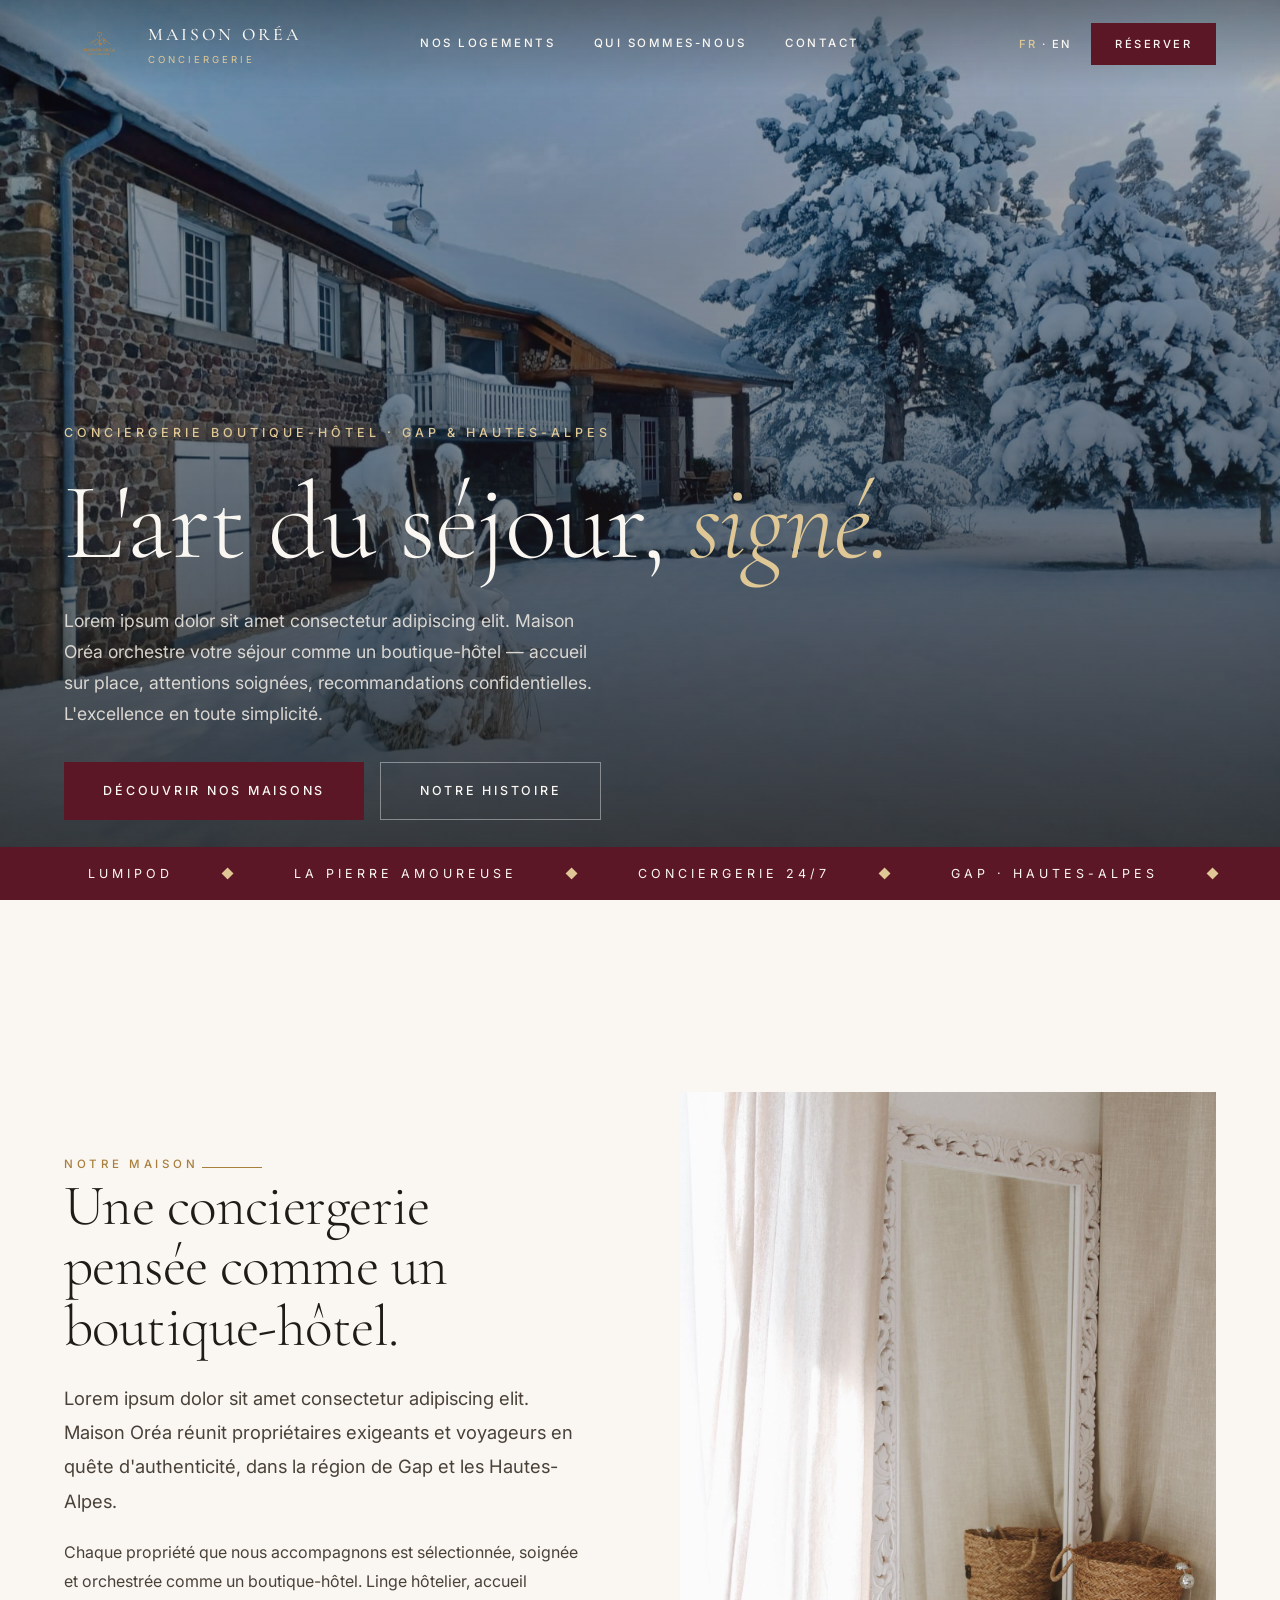
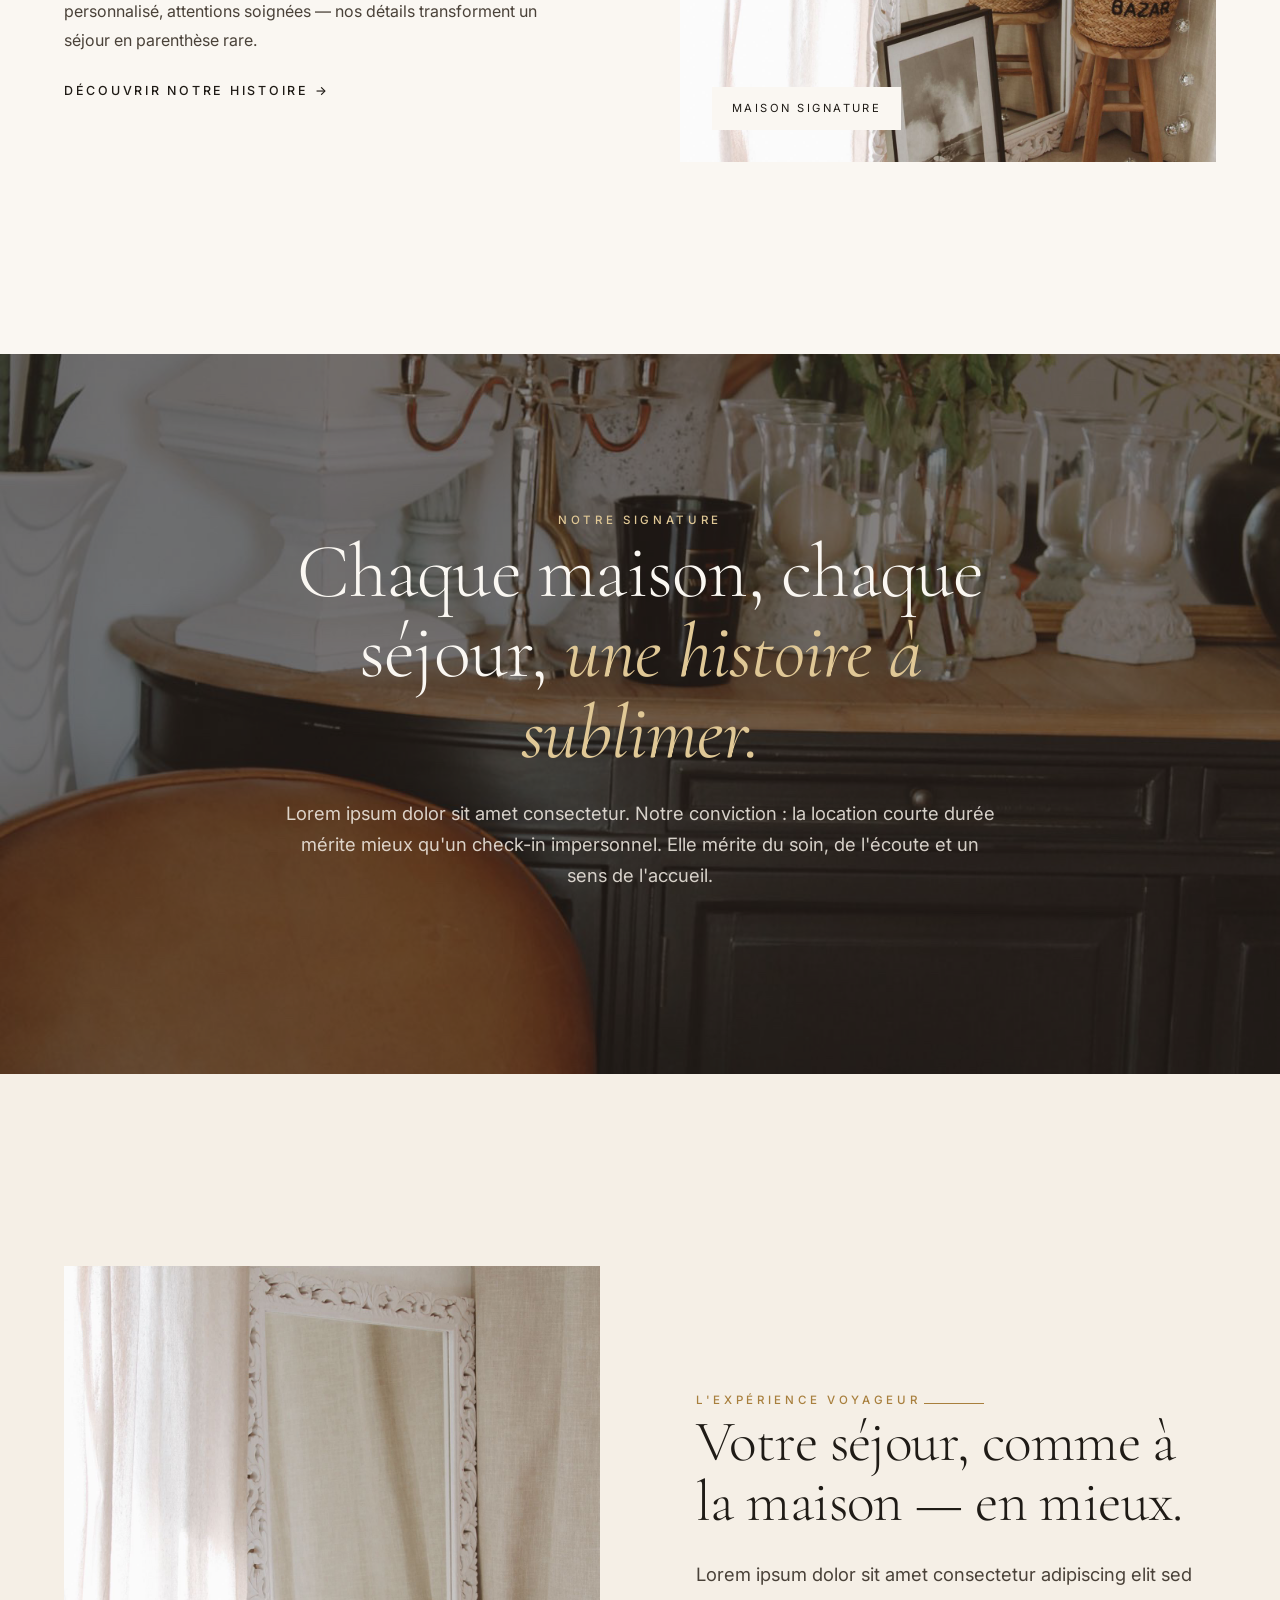
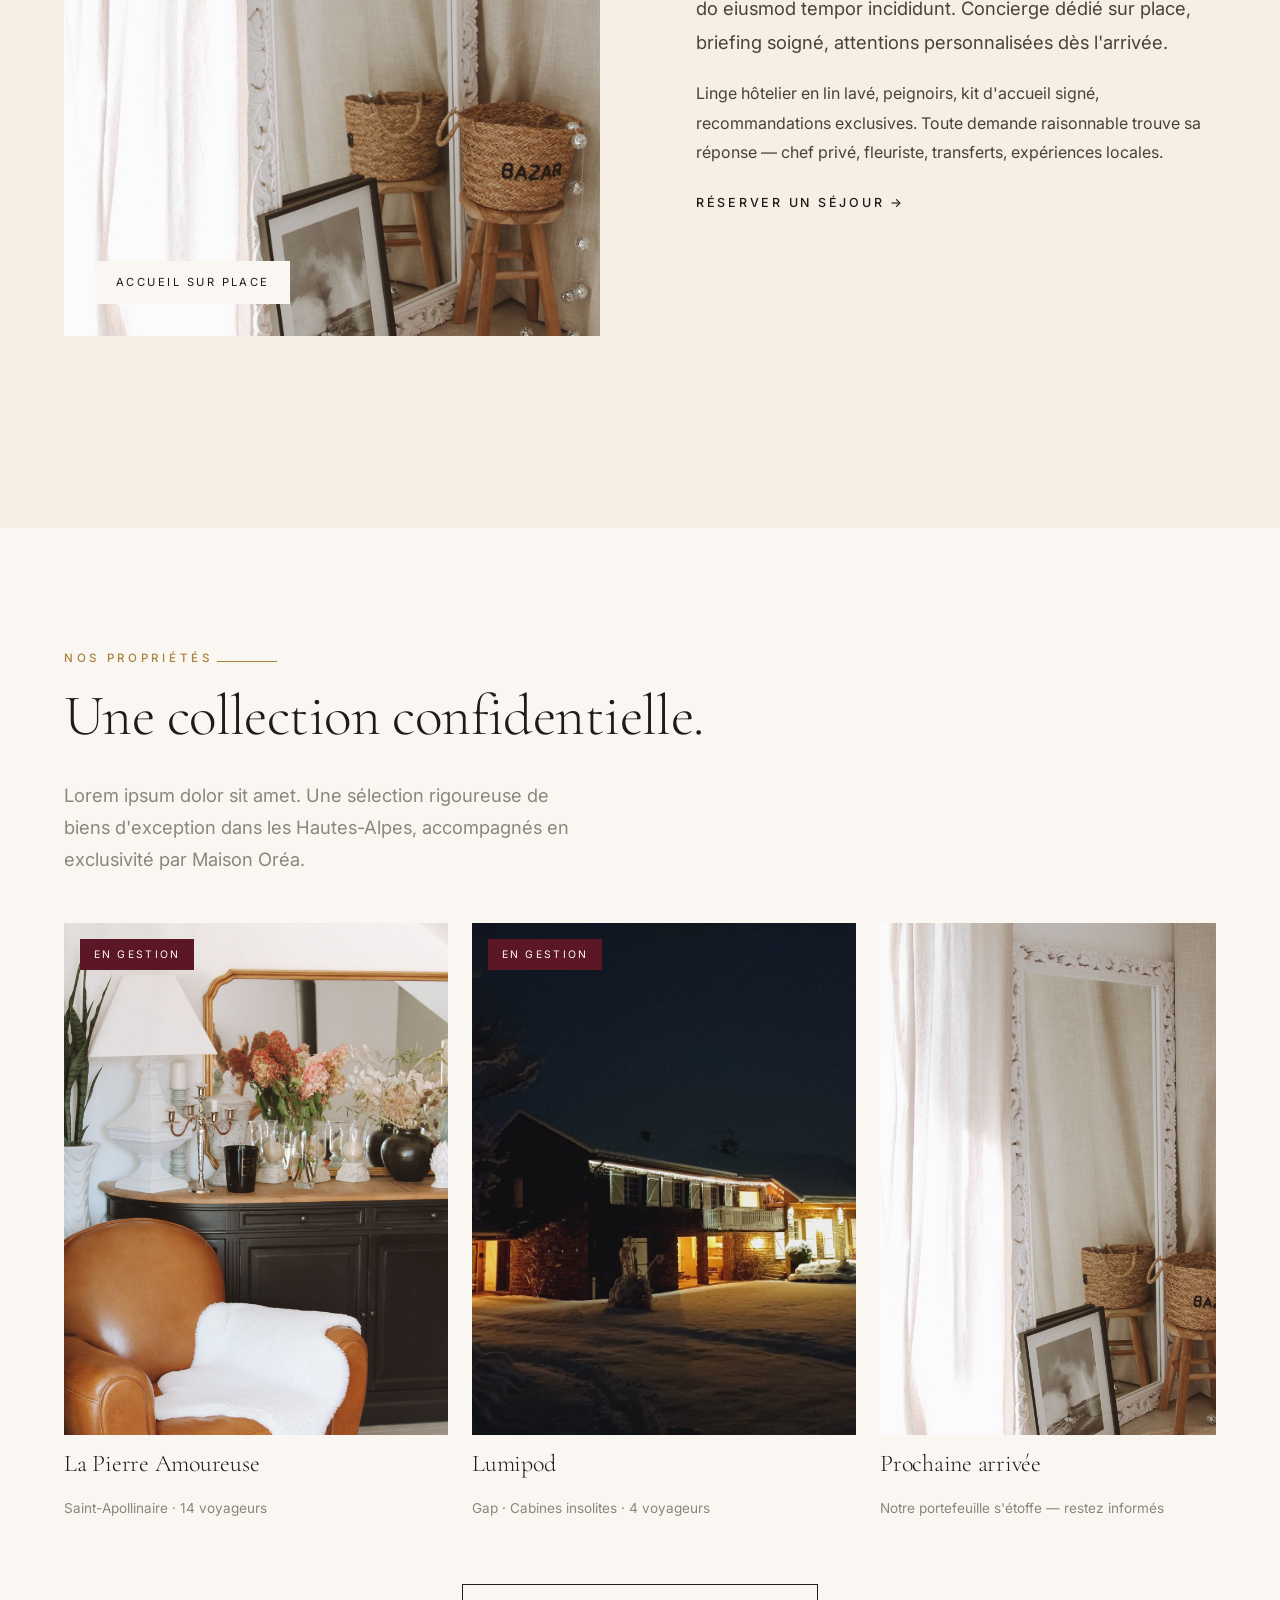
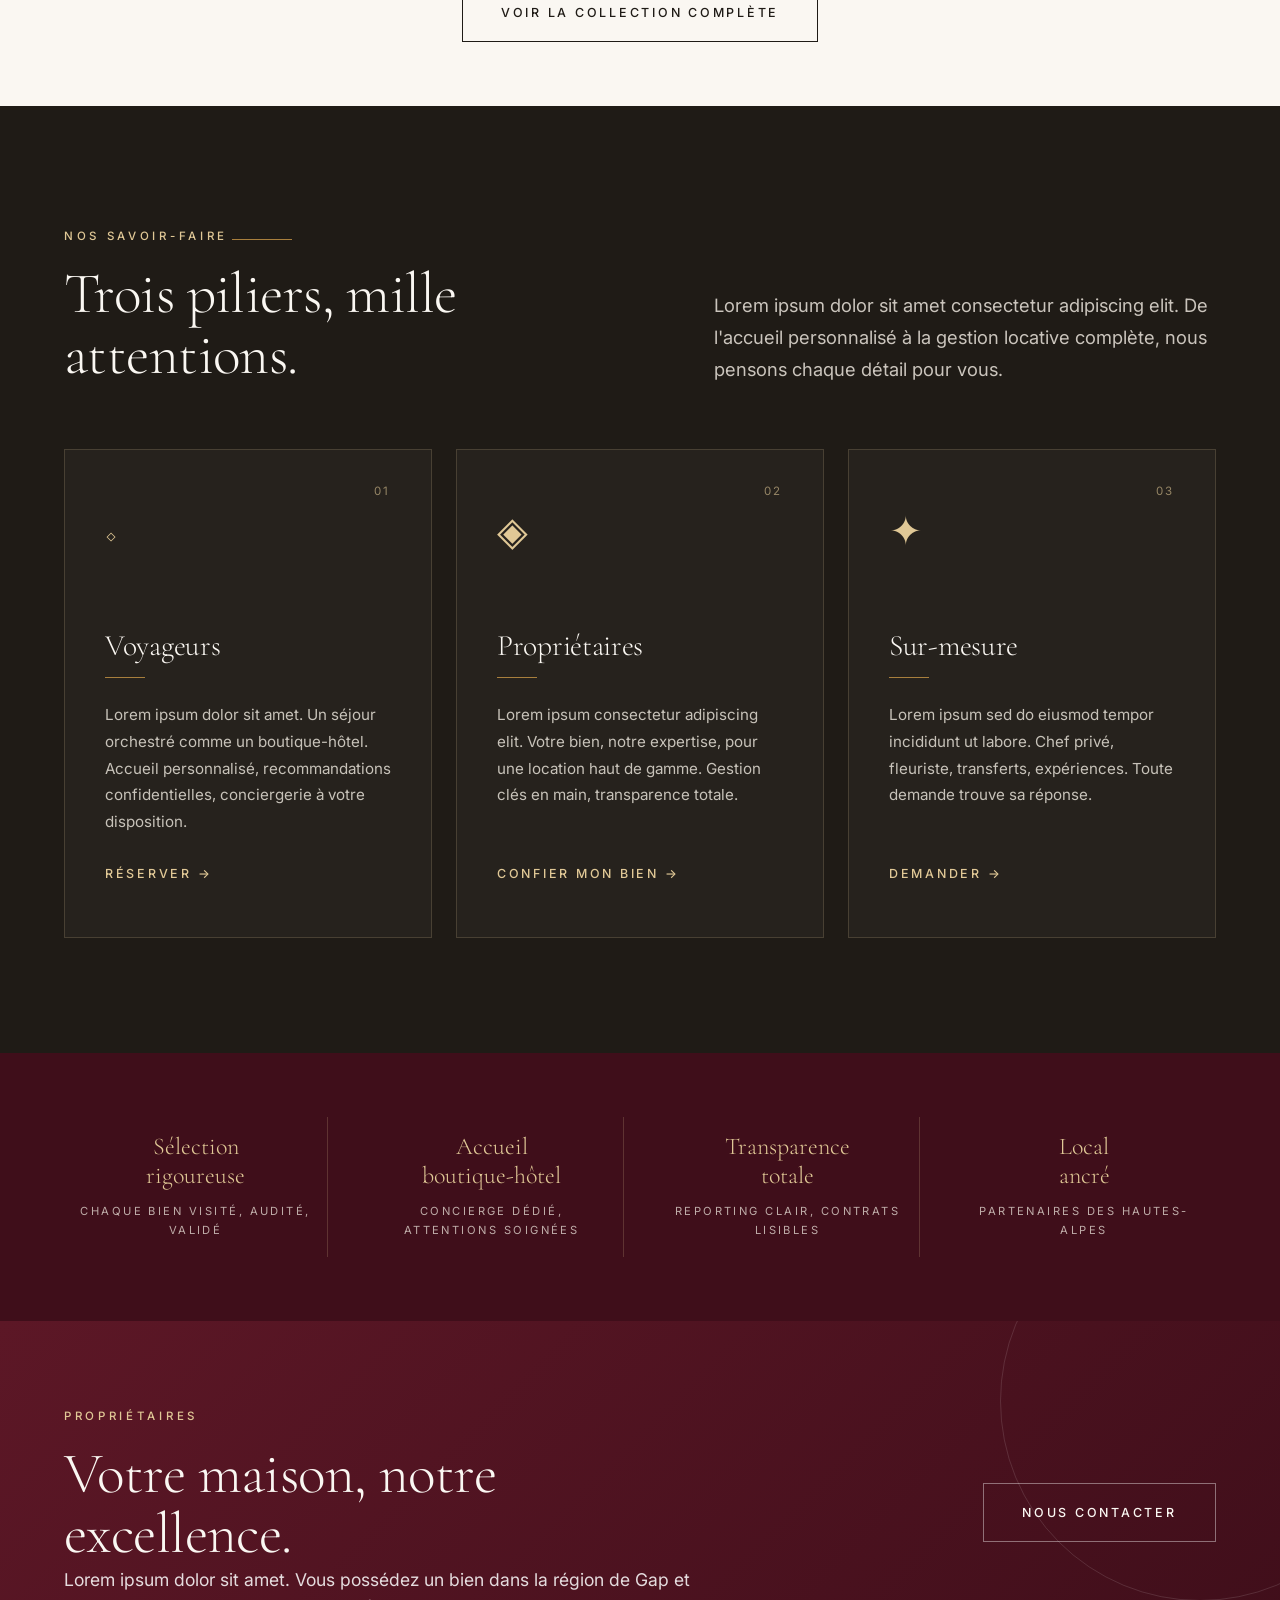
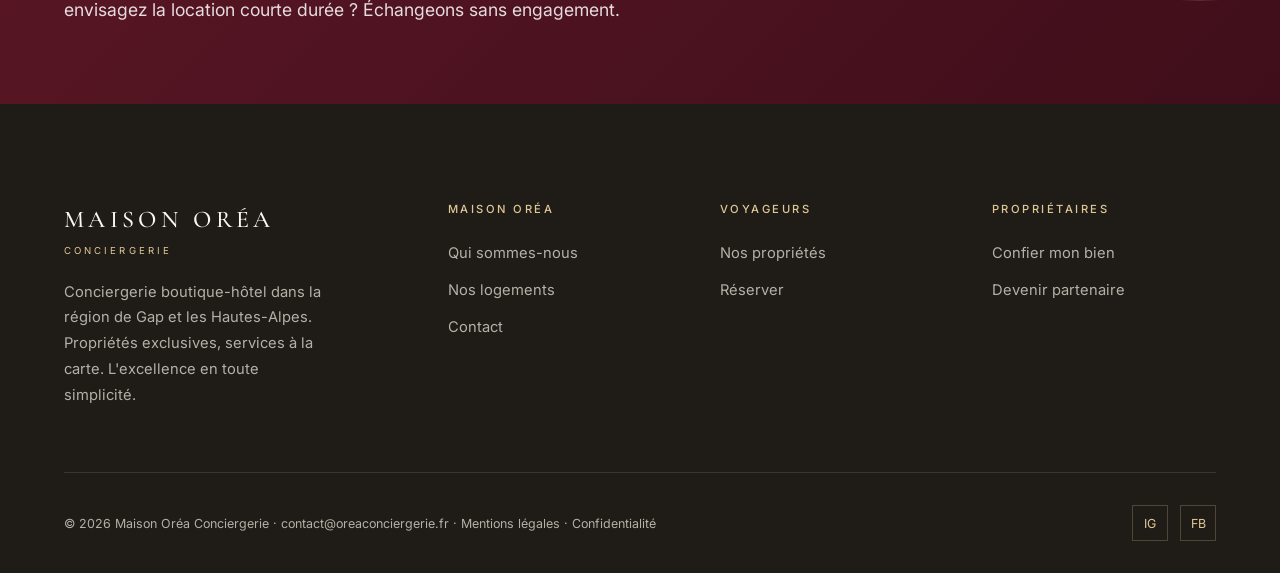
==== index.html @ 47896174 "Initial upload - Variante 1 Boutique-hôtel" ====
<!DOCTYPE html>
<html lang="fr">
<head>
<meta charset="UTF-8">
<meta name="viewport" content="width=device-width, initial-scale=1.0">
<title>Maison Oréa — Conciergerie boutique-hôtel · Hautes-Alpes</title>
<meta name="description" content="Conciergerie boutique-hôtel dans la région de Gap. Logements d'exception, accueil hôtelier, services à la carte.">
<meta name="theme-color" content="#5C1726">
<link rel="icon" type="image/png" href="assets/img/logo.png">
<link rel="preconnect" href="https://fonts.googleapis.com"><link rel="preconnect" href="https://fonts.gstatic.com" crossorigin>
<link href="https://fonts.googleapis.com/css2?family=Cormorant+Garamond:ital,wght@0,300;0,400;0,500;0,600;1,400&family=Inter:wght@300;400;500;600&display=swap" rel="stylesheet">
<link rel="stylesheet" href="assets/css/style.css">
</head>
<body>

<!-- HEADER -->
<header class="site-header">
  <div class="nav-row">
    <a href="index.html" class="brand">
      <img src="assets/img/logo.png" alt="Maison Oréa">
      <span><span class="brand-name">MAISON ORÉA</span><span class="brand-tag">Conciergerie</span></span>
    </a>
    <nav class="main-nav">
      <a href="logements.html">Nos logements</a>
      <a href="a-propos.html">Qui sommes-nous</a>
      <a href="contact.html">Contact</a>
    </nav>
    <div class="header-actions">
      <span class="lang-toggle"><span class="active">FR</span> · EN</span>
      <a href="contact.html" class="btn-header">Réserver</a>
      <button class="menu-toggle" aria-label="Menu"><span></span><span></span><span></span></button>
    </div>
  </div>
</header>
<nav class="mobile-nav">
  <a href="index.html">Accueil</a>
  <a href="logements.html">Nos logements</a>
  <a href="a-propos.html">Qui sommes-nous</a>
  <a href="contact.html">Contact</a>
  <a href="contact.html" class="mobile-cta">Nous contacter</a>
</nav>

<!-- HERO immersif -->
<section class="hero">
  <div class="hero-bg"><img src="assets/img/michel-hero.jpg" alt="Maison Oréa" fetchpriority="high"></div>
  <div class="hero-content">
    <span class="eyebrow hero-eyebrow">Conciergerie boutique-hôtel · Gap & Hautes-Alpes</span>
    <h1 class="hero-title">L'art du séjour, <em>signé.</em></h1>
    <div class="hero-row">
      <p class="hero-desc">Lorem ipsum dolor sit amet consectetur adipiscing elit. Maison Oréa orchestre votre séjour comme un boutique-hôtel — accueil sur place, attentions soignées, recommandations confidentielles. L'excellence en toute simplicité.</p>
      <div></div>
    </div>
    <div class="hero-actions">
      <a href="logements.html" class="btn btn-primary">Découvrir nos maisons</a>
      <a href="a-propos.html" class="btn btn-ghost light">Notre histoire</a>
    </div>
  </div>
  <div class="hero-marquee">
    <div class="hero-marquee-track">
      <span>Lumipod</span><span class="sep">◆</span>
      <span>La Pierre Amoureuse</span><span class="sep">◆</span>
      <span>Conciergerie 24/7</span><span class="sep">◆</span>
      <span>Gap · Hautes-Alpes</span><span class="sep">◆</span>
      <span>Lumipod</span><span class="sep">◆</span>
      <span>La Pierre Amoureuse</span><span class="sep">◆</span>
      <span>Conciergerie 24/7</span><span class="sep">◆</span>
      <span>Gap · Hautes-Alpes</span><span class="sep">◆</span>
    </div>
  </div>
</section>

<!-- ÉDITORIAL ALTERNANT 1 -->
<section>
  <div class="container">
    <div class="editorial-block fade-up">
      <div class="editorial-text">
        <span class="eyebrow">Notre maison</span>
        <span class="divider"></span>
        <h2>Une conciergerie pensée comme un boutique-hôtel.</h2>
        <p class="lead">Lorem ipsum dolor sit amet consectetur adipiscing elit. Maison Oréa réunit propriétaires exigeants et voyageurs en quête d'authenticité, dans la région de Gap et les Hautes-Alpes.</p>
        <p>Chaque propriété que nous accompagnons est sélectionnée, soignée et orchestrée comme un boutique-hôtel. Linge hôtelier, accueil personnalisé, attentions soignées — nos détails transforment un séjour en parenthèse rare.</p>
        <a href="a-propos.html" class="link-arrow">Découvrir notre histoire →</a>
      </div>
      <div class="editorial-image">
        <img src="assets/img/josiane-2.jpg" alt="Intérieur Maison Oréa" loading="lazy">
        <div class="caption">Maison signature</div>
      </div>
    </div>
  </div>
</section>

<!-- FULLBLEED quote -->
<section class="fullbleed">
  <div class="fullbleed-bg"><img src="assets/img/josiane-hero.jpg" alt="" loading="lazy"></div>
  <div class="fullbleed-content">
    <span class="eyebrow light">Notre signature</span>
    <h2>Chaque maison, chaque séjour, <span class="italic">une histoire à sublimer.</span></h2>
    <p>Lorem ipsum dolor sit amet consectetur. Notre conviction : la location courte durée mérite mieux qu'un check-in impersonnel. Elle mérite du soin, de l'écoute et un sens de l'accueil.</p>
  </div>
</section>

<!-- ÉDITORIAL ALTERNANT 2 (reverse) -->
<section style="background: var(--creme);">
  <div class="container">
    <div class="editorial-block reverse fade-up">
      <div class="editorial-text">
        <span class="eyebrow">L'expérience voyageur</span>
        <span class="divider"></span>
        <h2>Votre séjour, comme à la maison — en mieux.</h2>
        <p class="lead">Lorem ipsum dolor sit amet consectetur adipiscing elit sed do eiusmod tempor incididunt. Concierge dédié sur place, briefing soigné, attentions personnalisées dès l'arrivée.</p>
        <p>Linge hôtelier en lin lavé, peignoirs, kit d'accueil signé, recommandations exclusives. Toute demande raisonnable trouve sa réponse — chef privé, fleuriste, transferts, expériences locales.</p>
        <a href="logements.html" class="link-arrow">Réserver un séjour →</a>
      </div>
      <div class="editorial-image">
        <img src="assets/img/josiane-5.jpg" alt="Accueil voyageur" loading="lazy">
        <div class="caption">Accueil sur place</div>
      </div>
    </div>
  </div>
</section>

<!-- LOOKBOOK logements -->
<section style="background: var(--blanc); padding-bottom: 4rem;">
  <div class="container-wide">
    <div class="lookbook-head fade-up">
      <div>
        <span class="eyebrow">Nos propriétés</span>
        <span class="divider"></span>
        <h2 style="margin-top: 1rem;">Une collection confidentielle.</h2>
      </div>
      <p class="lead muted" style="max-width: 44ch;">Lorem ipsum dolor sit amet. Une sélection rigoureuse de biens d'exception dans les Hautes-Alpes, accompagnés en exclusivité par Maison Oréa.</p>
    </div>
    <div class="h-scroll">
      <article class="h-scroll-card">
        <div class="pos">
          <span class="badge">En gestion</span>
          <div class="img-wrap"><img src="assets/img/josiane-1.jpg" alt="La Pierre Amoureuse" loading="lazy"></div>
        </div>
        <h3>La Pierre Amoureuse</h3>
        <div class="meta">Saint-Apollinaire · 14 voyageurs</div>
      </article>
      <article class="h-scroll-card">
        <div class="pos">
          <span class="badge">En gestion</span>
          <div class="img-wrap"><img src="assets/img/michel-1.jpg" alt="Lumipod" loading="lazy"></div>
        </div>
        <h3>Lumipod</h3>
        <div class="meta">Gap · Cabines insolites · 4 voyageurs</div>
      </article>
      <article class="h-scroll-card">
        <div class="pos">
          <div class="img-wrap"><img src="assets/img/josiane-5.jpg" alt="Bientôt" loading="lazy"></div>
        </div>
        <h3>Prochaine arrivée</h3>
        <div class="meta">Notre portefeuille s'étoffe — restez informés</div>
      </article>
      <article class="h-scroll-card">
        <div class="pos">
          <div class="img-wrap"><img src="assets/img/michel-2.jpg" alt="Bientôt" loading="lazy"></div>
        </div>
        <h3>Vous êtes propriétaire ?</h3>
        <div class="meta">Confiez votre bien à Maison Oréa</div>
      </article>
    </div>
    <div style="text-align: center; margin-top: 3rem;"><a href="logements.html" class="btn btn-ghost">Voir la collection complète</a></div>
  </div>
</section>

<!-- SERVICES sombres -->
<section class="dark">
  <div class="container">
    <div style="display: grid; grid-template-columns: 1.2fr 1fr; gap: 3rem; align-items: end; margin-bottom: 4rem;" class="fade-up">
      <div>
        <span class="eyebrow light">Nos savoir-faire</span>
        <span class="divider"></span>
        <h2 style="margin-top: 1rem;">Trois piliers, mille attentions.</h2>
      </div>
      <p class="lead">Lorem ipsum dolor sit amet consectetur adipiscing elit. De l'accueil personnalisé à la gestion locative complète, nous pensons chaque détail pour vous.</p>
    </div>
    <div class="services-grid">
      <article class="service-card fade-up">
        <span class="num">01</span>
        <span class="icon">◇</span>
        <h3>Voyageurs</h3>
        <span class="div-line"></span>
        <p>Lorem ipsum dolor sit amet. Un séjour orchestré comme un boutique-hôtel. Accueil personnalisé, recommandations confidentielles, conciergerie à votre disposition.</p>
        <span class="more"><a href="logements.html" class="link-arrow light">Réserver →</a></span>
      </article>
      <article class="service-card fade-up">
        <span class="num">02</span>
        <span class="icon">◈</span>
        <h3>Propriétaires</h3>
        <span class="div-line"></span>
        <p>Lorem ipsum consectetur adipiscing elit. Votre bien, notre expertise, pour une location haut de gamme. Gestion clés en main, transparence totale.</p>
        <span class="more"><a href="contact.html" class="link-arrow light">Confier mon bien →</a></span>
      </article>
      <article class="service-card fade-up">
        <span class="num">03</span>
        <span class="icon">✦</span>
        <h3>Sur-mesure</h3>
        <span class="div-line"></span>
        <p>Lorem ipsum sed do eiusmod tempor incididunt ut labore. Chef privé, fleuriste, transferts, expériences. Toute demande trouve sa réponse.</p>
        <span class="more"><a href="contact.html" class="link-arrow light">Demander →</a></span>
      </article>
    </div>
  </div>
</section>

<!-- RIBBON valeurs -->
<section class="ribbon">
  <div class="container">
    <div class="ribbon-grid fade-up">
      <div class="ribbon-item"><div class="label">Sélection<br>rigoureuse</div><div class="desc">Chaque bien visité, audité, validé</div></div>
      <div class="ribbon-item"><div class="label">Accueil<br>boutique-hôtel</div><div class="desc">Concierge dédié, attentions soignées</div></div>
      <div class="ribbon-item"><div class="label">Transparence<br>totale</div><div class="desc">Reporting clair, contrats lisibles</div></div>
      <div class="ribbon-item"><div class="label">Local<br>ancré</div><div class="desc">Partenaires des Hautes-Alpes</div></div>
    </div>
  </div>
</section>

<!-- CTA -->
<section class="cta-band">
  <div class="container">
    <div class="cta-band-grid">
      <div>
        <span class="eyebrow light">Propriétaires</span>
        <h2 style="margin-top: 1rem;">Votre maison, notre excellence.</h2>
        <p>Lorem ipsum dolor sit amet. Vous possédez un bien dans la région de Gap et envisagez la location courte durée ? Échangeons sans engagement.</p>
      </div>
      <div class="actions">
        <a href="contact.html" class="btn btn-ghost light">Nous contacter</a>
      </div>
    </div>
  </div>
</section>

<!-- FOOTER -->
<footer class="site-footer">
  <div class="container">
    <div class="footer-grid">
      <div class="footer-brand">
        <span class="brand-name">MAISON ORÉA</span><span class="brand-tag">Conciergerie</span>
        <p>Conciergerie boutique-hôtel dans la région de Gap et les Hautes-Alpes. Propriétés exclusives, services à la carte. L'excellence en toute simplicité.</p>
      </div>
      <div class="footer-col"><h5>Maison Oréa</h5><ul><li><a href="a-propos.html">Qui sommes-nous</a></li><li><a href="logements.html">Nos logements</a></li><li><a href="contact.html">Contact</a></li></ul></div>
      <div class="footer-col"><h5>Voyageurs</h5><ul><li><a href="logements.html">Nos propriétés</a></li><li><a href="contact.html">Réserver</a></li></ul></div>
      <div class="footer-col"><h5>Propriétaires</h5><ul><li><a href="contact.html">Confier mon bien</a></li><li><a href="contact.html">Devenir partenaire</a></li></ul></div>
    </div>
    <div class="footer-bottom">
      <div>© 2026 Maison Oréa Conciergerie · contact@oreaconciergerie.fr · Mentions légales · Confidentialité</div>
      <div class="social"><a href="https://www.instagram.com/oreaconciergerie" target="_blank" rel="noopener">IG</a><a href="#">FB</a></div>
    </div>
  </div>
</footer>

<script src="assets/js/app.js"></script>
</body>
</html>
---- assets/css/style.css ----
/* =====================================================
   MAISON ORÉA — VARIANTE 01 · BOUTIQUE-HÔTEL CHALEUREUX
   Esprit : Le Collectionist, Mr & Mrs Smith — photos immersives,
   atmosphère feutrée, alternance sombre/clair, hospitalité haut de gamme
   ===================================================== */

:root {
  --bordeaux: #5C1726;
  --bordeaux-fonce: #3F0E1A;
  --or: #A87F3D;
  --or-pale: #E0C896;
  --creme: #F5EFE6;
  --blanc: #FAF7F2;
  --charbon: #1F1B16;
  --argile: #4A4239;
  --pierre: #8C857B;
  --bordure: #E5DFD3;

  --serif: 'Cormorant Garamond', Georgia, serif;
  --sans: 'Inter', -apple-system, BlinkMacSystemFont, sans-serif;
  --gutter: clamp(1.5rem, 5vw, 5rem);
  --ease: cubic-bezier(0.22, 1, 0.36, 1);
}

*,*::before,*::after { box-sizing: border-box; margin: 0; padding: 0; }
html { scroll-behavior: smooth; }
body {
  font-family: var(--sans); font-size: 16px; line-height: 1.7;
  color: var(--argile); background: var(--blanc);
  -webkit-font-smoothing: antialiased; overflow-x: hidden;
}
img { max-width: 100%; display: block; }
a { color: inherit; text-decoration: none; transition: color 0.3s var(--ease); }
button { font: inherit; cursor: pointer; border: 0; background: none; }

h1,h2,h3,h4 { font-family: var(--serif); font-weight: 300; color: var(--charbon); line-height: 1.05; letter-spacing: -0.01em; }
h1 { font-size: clamp(3rem, 7vw, 6.5rem); }
h2 { font-size: clamp(2rem, 4.5vw, 3.75rem); }
h3 { font-size: clamp(1.5rem, 2.5vw, 2.25rem); }
h4 { font-size: 1.4rem; }

.eyebrow {
  font-size: 0.72rem; font-weight: 500; letter-spacing: 0.32em;
  text-transform: uppercase; color: var(--or); display: inline-block;
}
.eyebrow.light { color: var(--or-pale); }
.lead { font-size: 1.15rem; line-height: 1.75; color: var(--argile); }
.muted { color: var(--pierre); }
.italic { font-family: var(--serif); font-style: italic; font-weight: 400; }

.container { max-width: 1280px; margin: 0 auto; padding-inline: var(--gutter); }
.container-wide { max-width: 1600px; margin: 0 auto; padding-inline: var(--gutter); }
.container-narrow { max-width: 880px; margin: 0 auto; padding-inline: var(--gutter); }
section { padding-block: clamp(4rem, 9vw, 8rem); position: relative; }

.divider { width: 60px; height: 1px; background: var(--or); display: inline-block; }
.divider-center { margin-inline: auto; display: block; }

/* ---------- Buttons ---------- */
.btn {
  display: inline-flex; align-items: center; gap: 0.75rem;
  padding: 1.1rem 2.4rem;
  font-size: 0.78rem; font-weight: 500; letter-spacing: 0.22em; text-transform: uppercase;
  border: 1px solid transparent; transition: all 0.4s var(--ease);
}
.btn-primary { background: var(--bordeaux); color: var(--blanc); }
.btn-primary:hover { background: var(--bordeaux-fonce); }
.btn-ghost { background: transparent; color: var(--charbon); border-color: var(--charbon); }
.btn-ghost:hover { background: var(--charbon); color: var(--blanc); }
.btn-ghost.light { color: var(--blanc); border-color: rgba(255,255,255,0.4); }
.btn-ghost.light:hover { background: var(--blanc); color: var(--charbon); }

.link-arrow {
  display: inline-flex; align-items: center; gap: 0.7rem;
  font-size: 0.78rem; font-weight: 500; letter-spacing: 0.22em; text-transform: uppercase;
  color: var(--charbon); padding-bottom: 4px; position: relative;
}
.link-arrow::after { content: ''; position: absolute; left: 0; right: 0; bottom: 0; height: 1px; background: currentColor; transform: scaleX(0); transform-origin: right; transition: transform 0.4s var(--ease); }
.link-arrow:hover::after { transform: scaleX(1); transform-origin: left; }
.link-arrow.light { color: var(--or-pale); }

/* ---------- Header ---------- */
.site-header {
  position: fixed; inset: 0 0 auto 0; z-index: 100;
  padding: 1.25rem var(--gutter);
  background: linear-gradient(180deg, rgba(31,27,22,0.4), rgba(31,27,22,0));
  transition: all 0.4s var(--ease);
}
.site-header.scrolled {
  background: var(--blanc);
  border-bottom: 1px solid var(--bordure);
  padding-block: 0.85rem;
}
.site-header.scrolled .main-nav a,
.site-header.scrolled .brand-name,
.site-header.scrolled .lang-toggle { color: var(--charbon); }
.site-header.scrolled .brand-tag { color: var(--or); }
.nav-row { max-width: 1600px; margin: 0 auto; display: grid; grid-template-columns: 1fr auto 1fr; align-items: center; gap: 1.5rem; }
.brand { display: inline-flex; align-items: center; gap: 0.85rem; }
.brand img { height: 40px; }
.brand-name { font-family: var(--serif); font-weight: 500; font-size: 1.1rem; letter-spacing: 0.18em; color: var(--blanc); }
.brand-tag { font-size: 0.6rem; letter-spacing: 0.32em; text-transform: uppercase; color: var(--or-pale); display: block; margin-top: 2px; }

.main-nav { display: flex; gap: 2.4rem; justify-content: center; }
.main-nav a { font-size: 0.72rem; font-weight: 500; letter-spacing: 0.22em; text-transform: uppercase; color: var(--blanc); position: relative; padding-block: 4px; }
.main-nav a::after { content: ''; position: absolute; bottom: 0; left: 50%; width: 0; height: 1px; background: var(--or-pale); transition: all 0.3s var(--ease); }
.main-nav a:hover::after, .main-nav a.active::after { width: 100%; left: 0; }

.header-actions { display: flex; align-items: center; gap: 1.25rem; justify-content: flex-end; }
.lang-toggle { font-size: 0.7rem; letter-spacing: 0.18em; text-transform: uppercase; color: var(--blanc); font-weight: 500; }
.lang-toggle .active { color: var(--or-pale); }

.btn-header {
  padding: 0.7rem 1.5rem; font-size: 0.7rem; font-weight: 500; letter-spacing: 0.22em; text-transform: uppercase;
  background: var(--bordeaux); color: var(--blanc); transition: all 0.3s var(--ease);
}
.btn-header:hover { background: var(--bordeaux-fonce); }

.menu-toggle { display: none; flex-direction: column; gap: 5px; padding: 8px; }
.menu-toggle span { display: block; width: 22px; height: 1px; background: var(--blanc); transition: all 0.3s var(--ease); }
.site-header.scrolled .menu-toggle span { background: var(--charbon); }
.menu-toggle.open span:nth-child(1) { transform: translateY(6px) rotate(45deg); }
.menu-toggle.open span:nth-child(2) { opacity: 0; }
.menu-toggle.open span:nth-child(3) { transform: translateY(-6px) rotate(-45deg); }
@media (max-width: 1024px) {
  .main-nav, .lang-toggle, .btn-header { display: none; }
  .nav-row { grid-template-columns: auto 1fr; }
  .header-actions { justify-content: flex-end; }
  .menu-toggle { display: inline-flex; }
}

.mobile-nav { position: fixed; inset: 0; background: var(--charbon); z-index: 99; transform: translateY(-100%); transition: transform 0.6s var(--ease); display: flex; flex-direction: column; padding: 110px var(--gutter); gap: 1rem; }
.mobile-nav.open { transform: translateY(0); }
.mobile-nav a { font-family: var(--serif); font-size: 2.25rem; color: var(--blanc); font-weight: 300; padding-block: 0.85rem; border-bottom: 1px solid rgba(224,200,150,0.15); }
.mobile-nav .mobile-cta { background: var(--bordeaux); padding: 1rem 1.5rem; text-align: center; font-family: var(--sans); font-size: 0.78rem; letter-spacing: 0.22em; text-transform: uppercase; border: 0; margin-top: 1rem; }

/* ---------- HERO IMMERSIF ---------- */
.hero {
  position: relative; height: 100vh; min-height: 700px;
  display: flex; align-items: flex-end; padding: 8rem var(--gutter) 5rem;
  color: var(--blanc); overflow: hidden;
}
.hero-bg { position: absolute; inset: 0; z-index: 0; }
.hero-bg img { width: 100%; height: 100%; object-fit: cover; transform: scale(1.05); animation: heroZoom 16s var(--ease) forwards; }
@keyframes heroZoom { to { transform: scale(1); } }
.hero-bg::after {
  content: ''; position: absolute; inset: 0;
  background: linear-gradient(180deg, rgba(31,27,22,0.25) 0%, rgba(31,27,22,0.55) 60%, rgba(31,27,22,0.85) 100%);
}
.hero-content { position: relative; z-index: 2; max-width: 1600px; margin: 0 auto; width: 100%; }
.hero-eyebrow { color: var(--or-pale); margin-bottom: 1.75rem; font-size: 0.78rem; }
.hero-title { color: var(--blanc); font-size: clamp(3rem, 8.5vw, 8.5rem); font-weight: 300; line-height: 0.95; max-width: 18ch; margin-bottom: 1.5rem; }
.hero-title em { font-style: italic; color: var(--or-pale); }
.hero-row { display: grid; grid-template-columns: 1.2fr 1fr; gap: 3rem; align-items: end; max-width: 1200px; margin-top: 2rem; }
.hero-desc { font-size: 1.1rem; line-height: 1.75; color: rgba(245,239,230,0.85); max-width: 50ch; }
.hero-actions { display: flex; gap: 1rem; flex-wrap: wrap; margin-top: 2rem; }

.hero-marquee {
  position: absolute; left: 0; right: 0; bottom: 0; z-index: 3;
  background: var(--bordeaux); color: var(--blanc);
  padding: 1rem var(--gutter); overflow: hidden;
  font-size: 0.78rem; letter-spacing: 0.32em; text-transform: uppercase;
}
.hero-marquee-track { display: inline-block; white-space: nowrap; animation: marquee 30s linear infinite; }
.hero-marquee-track span { margin-inline: 1.5rem; }
.hero-marquee-track .sep { color: var(--or-pale); }
@keyframes marquee { from { transform: translateX(0); } to { transform: translateX(-50%); } }
@media (max-width: 768px) { .hero { min-height: 90vh; } .hero-row { grid-template-columns: 1fr; } }

/* ---------- Editorial alternant ---------- */
.editorial-block {
  display: grid; grid-template-columns: 1fr 1fr; gap: 5rem; align-items: center;
  padding-block: clamp(3rem, 6vw, 6rem);
}
.editorial-block.reverse { direction: rtl; }
.editorial-block.reverse > * { direction: ltr; }
.editorial-text { max-width: 520px; }
.editorial-text h2 { margin-bottom: 1.5rem; }
.editorial-text p { margin-bottom: 1.25rem; line-height: 1.85; }
.editorial-image { position: relative; aspect-ratio: 4/5; overflow: hidden; }
.editorial-image img { width: 100%; height: 100%; object-fit: cover; transition: transform 1.2s var(--ease); }
.editorial-image:hover img { transform: scale(1.04); }
.editorial-image .caption {
  position: absolute; bottom: 2rem; left: 2rem;
  background: var(--blanc); padding: 0.75rem 1.25rem;
  font-size: 0.7rem; letter-spacing: 0.22em; text-transform: uppercase; color: var(--charbon);
}
@media (max-width: 1024px) { .editorial-block { grid-template-columns: 1fr; gap: 3rem; } .editorial-block.reverse { direction: ltr; } }

/* ---------- Section pleine largeur (full-bleed photo) ---------- */
.fullbleed {
  position: relative; min-height: 80vh;
  display: flex; align-items: center; justify-content: center;
  overflow: hidden; padding: 5rem var(--gutter);
}
.fullbleed-bg { position: absolute; inset: 0; }
.fullbleed-bg img { width: 100%; height: 100%; object-fit: cover; }
.fullbleed-bg::after { content: ''; position: absolute; inset: 0; background: rgba(31,27,22,0.55); }
.fullbleed-content { position: relative; z-index: 2; max-width: 720px; text-align: center; color: var(--blanc); }
.fullbleed-content h2 { color: var(--blanc); font-size: clamp(2.5rem, 6vw, 5rem); margin-bottom: 1.5rem; }
.fullbleed-content .italic { color: var(--or-pale); }
.fullbleed-content p { font-size: 1.15rem; color: rgba(245,239,230,0.85); margin-bottom: 2rem; }

/* ---------- Lookbook horizontal scroll ---------- */
.lookbook-head { display: flex; justify-content: space-between; align-items: end; margin-bottom: 3rem; gap: 2rem; flex-wrap: wrap; }
.h-scroll {
  display: flex; gap: 1.5rem; overflow-x: auto; scroll-snap-type: x mandatory;
  cursor: grab; padding-bottom: 1rem; scrollbar-width: thin;
}
.h-scroll:active { cursor: grabbing; }
.h-scroll::-webkit-scrollbar { height: 4px; }
.h-scroll::-webkit-scrollbar-track { background: var(--bordure); }
.h-scroll::-webkit-scrollbar-thumb { background: var(--or); }
.h-scroll-card {
  flex: 0 0 clamp(280px, 30vw, 460px); scroll-snap-align: start;
  display: flex; flex-direction: column; gap: 1rem;
}
.h-scroll-card .img-wrap { aspect-ratio: 3/4; overflow: hidden; background: var(--creme); }
.h-scroll-card img { width: 100%; height: 100%; object-fit: cover; transition: transform 1s var(--ease); }
.h-scroll-card:hover img { transform: scale(1.04); }
.h-scroll-card h3 { font-size: 1.5rem; }
.h-scroll-card .meta { font-size: 0.85rem; color: var(--pierre); margin-top: 0.25rem; }
.h-scroll-card .badge {
  position: absolute; top: 1rem; left: 1rem;
  background: var(--bordeaux); color: var(--blanc); padding: 0.4rem 0.85rem;
  font-size: 0.65rem; letter-spacing: 0.22em; text-transform: uppercase; z-index: 2;
}
.h-scroll-card .pos { position: relative; }

/* ---------- Sections sombres ---------- */
.dark {
  background: var(--charbon); color: var(--blanc);
}
.dark h2, .dark h3 { color: var(--blanc); }
.dark .lead { color: rgba(245,239,230,0.8); }
.dark .muted { color: rgba(245,239,230,0.6); }

.services-grid { display: grid; grid-template-columns: repeat(3, 1fr); gap: 1.5rem; }
.service-card {
  position: relative; padding: 3rem 2.5rem;
  background: rgba(255,255,255,0.03); border: 1px solid rgba(224,200,150,0.18);
  transition: all 0.5s var(--ease); min-height: 460px;
  display: flex; flex-direction: column;
}
.service-card:hover { background: rgba(168,127,61,0.08); border-color: rgba(224,200,150,0.45); transform: translateY(-4px); }
.service-card .num { position: absolute; top: 2rem; right: 2.5rem; font-size: 0.72rem; letter-spacing: 0.22em; color: rgba(224,200,150,0.6); }
.service-card .icon { font-family: var(--serif); font-size: 2.5rem; color: var(--or-pale); margin-bottom: 4rem; }
.service-card h3 { color: var(--blanc); margin-bottom: 1rem; font-size: 1.85rem; }
.service-card .div-line { width: 40px; height: 1px; background: var(--or); margin-bottom: 1.5rem; }
.service-card p { color: rgba(245,239,230,0.78); font-size: 0.95rem; flex: 1; line-height: 1.75; }
.service-card .more { margin-top: 1.5rem; }
@media (max-width: 1024px) { .services-grid { grid-template-columns: 1fr; } .service-card { min-height: auto; } }

/* ---------- Stats ribbon ---------- */
.ribbon {
  background: var(--bordeaux-fonce); color: var(--blanc);
  padding-block: 4rem;
}
.ribbon-grid { display: grid; grid-template-columns: repeat(4, 1fr); gap: 2rem; }
.ribbon-item { text-align: center; border-right: 1px solid rgba(224,200,150,0.2); padding: 1rem; }
.ribbon-item:last-child { border-right: 0; }
.ribbon-item .label { font-family: var(--serif); font-size: 1.5rem; color: var(--or-pale); font-weight: 300; line-height: 1.2; }
.ribbon-item .desc { font-size: 0.7rem; letter-spacing: 0.22em; text-transform: uppercase; color: rgba(245,239,230,0.7); margin-top: 0.75rem; }
@media (max-width: 768px) { .ribbon-grid { grid-template-columns: repeat(2, 1fr); } .ribbon-item { border-right: 0; } }

/* ---------- CTA band ---------- */
.cta-band {
  background: var(--bordeaux); color: var(--blanc);
  padding-block: 5rem; position: relative; overflow: hidden;
}
.cta-band::before {
  content: ''; position: absolute; inset: 0;
  background: linear-gradient(135deg, var(--bordeaux) 0%, var(--bordeaux-fonce) 100%);
}
.cta-band::after {
  content: ''; position: absolute; right: -120px; top: -120px; width: 400px; height: 400px;
  border: 1px solid rgba(255,255,255,0.12); border-radius: 50%;
}
.cta-band > .container { position: relative; z-index: 2; }
.cta-band-grid { display: grid; grid-template-columns: 1.4fr 1fr; gap: 3rem; align-items: center; }
.cta-band h2 { color: var(--blanc); }
.cta-band p { color: rgba(255,255,255,0.85); font-size: 1.1rem; }
.cta-band .actions { display: flex; gap: 1rem; flex-wrap: wrap; justify-content: flex-end; }
@media (max-width: 768px) { .cta-band-grid { grid-template-columns: 1fr; } .cta-band .actions { justify-content: flex-start; } }

/* ---------- Footer ---------- */
.site-footer { background: var(--charbon); color: rgba(245,239,230,0.7); padding: 6rem 0 2rem; }
.footer-grid { display: grid; grid-template-columns: 1.5fr 1fr 1fr 1fr; gap: 3rem; margin-bottom: 4rem; }
.footer-brand .brand-name { color: var(--blanc); font-size: 1.5rem; }
.footer-brand .brand-tag { color: var(--or-pale); }
.footer-brand p { margin-top: 1.25rem; font-size: 0.92rem; max-width: 30ch; line-height: 1.75; }
.footer-col h5 { font-size: 0.7rem; letter-spacing: 0.22em; text-transform: uppercase; color: var(--or-pale); margin-bottom: 1.25rem; font-weight: 500; }
.footer-col ul { list-style: none; }
.footer-col ul li { margin-bottom: 0.6rem; }
.footer-col ul a { font-size: 0.92rem; }
.footer-col ul a:hover { color: var(--or-pale); }
.footer-bottom { display: flex; justify-content: space-between; align-items: center; padding-top: 2rem; border-top: 1px solid rgba(224,200,150,0.15); font-size: 0.78rem; flex-wrap: wrap; gap: 1rem; }
.footer-bottom .social { display: flex; gap: 0.75rem; }
.footer-bottom .social a { width: 36px; height: 36px; border: 1px solid rgba(224,200,150,0.25); display: inline-flex; align-items: center; justify-content: center; color: var(--or-pale); font-size: 0.78rem; transition: all 0.3s var(--ease); }
.footer-bottom .social a:hover { background: var(--or); border-color: var(--or); color: var(--blanc); }
@media (max-width: 1024px) { .footer-grid { grid-template-columns: 1fr 1fr; } }
@media (max-width: 600px) { .footer-grid { grid-template-columns: 1fr; gap: 2.5rem; } .footer-bottom { flex-direction: column; text-align: center; } }

/* ---------- Page hero (inner pages) ---------- */
.page-hero {
  position: relative; padding: 12rem var(--gutter) 5rem; min-height: 60vh;
  background: var(--charbon); color: var(--blanc); overflow: hidden;
  display: flex; align-items: flex-end;
}
.page-hero-bg { position: absolute; inset: 0; }
.page-hero-bg img { width: 100%; height: 100%; object-fit: cover; opacity: 0.65; }
.page-hero-bg::after { content: ''; position: absolute; inset: 0; background: linear-gradient(180deg, rgba(31,27,22,0.4), rgba(31,27,22,0.85)); }
.page-hero-content { position: relative; z-index: 2; max-width: 1600px; margin: 0 auto; width: 100%; }
.page-hero h1 { color: var(--blanc); margin-bottom: 1rem; max-width: 18ch; }
.page-hero .lead { color: rgba(245,239,230,0.85); max-width: 56ch; }
.breadcrumb { font-size: 0.7rem; letter-spacing: 0.22em; text-transform: uppercase; color: var(--or-pale); margin-bottom: 1.5rem; display: flex; gap: 0.65rem; align-items: center; }
.breadcrumb .sep { color: rgba(224,200,150,0.5); }
.breadcrumb a { color: var(--or-pale); }

/* ---------- Animations ---------- */
.fade-up, .fade-in { opacity: 0; transition: opacity 0.9s var(--ease), transform 0.9s var(--ease); }
.fade-up { transform: translateY(28px); }
.fade-up.in, .fade-in.in { opacity: 1; transform: translateY(0); }

@media (prefers-reduced-motion: reduce) {
  *,*::before,*::after { animation-duration: 0.01ms !important; transition-duration: 0.01ms !important; }
  .fade-up, .fade-in { opacity: 1; transform: none; }
}

/* ---------- Form (contact / booking) ---------- */
.form { background: var(--creme); padding: 3rem; }
.form h3 { font-size: 1.85rem; margin-bottom: 0.5rem; }
.field { margin-bottom: 1.5rem; }
.field label { display: block; font-size: 0.7rem; font-weight: 500; letter-spacing: 0.22em; text-transform: uppercase; color: var(--argile); margin-bottom: 0.6rem; }
.field input, .field select, .field textarea { width: 100%; padding: 0.95rem 1rem; border: 1px solid var(--bordure); background: var(--blanc); font-family: var(--sans); font-size: 0.95rem; color: var(--charbon); }
.field input:focus, .field select:focus, .field textarea:focus { outline: 0; border-color: var(--bordeaux); }
.field-row { display: grid; grid-template-columns: 1fr 1fr; gap: 1rem; }

/* ---------- Logement detail ---------- */
.lodge-gallery { display: grid; grid-template-columns: 2fr 1fr 1fr; grid-template-rows: 1fr 1fr; gap: 0.75rem; height: 600px; margin-bottom: 4rem; }
.lodge-gallery > div { overflow: hidden; }
.lodge-gallery img { width: 100%; height: 100%; object-fit: cover; }
.lodge-gallery > div:first-child { grid-row: span 2; }
@media (max-width: 768px) { .lodge-gallery { grid-template-columns: 1fr; grid-template-rows: 280px; height: auto; } .lodge-gallery > div:first-child { grid-row: auto; } }

.amenity-grid { display: grid; grid-template-columns: repeat(2, 1fr); gap: 0.5rem 2.5rem; }
.amenity { display: flex; gap: 0.85rem; padding: 0.7rem 0; border-bottom: 1px solid var(--bordure); font-size: 0.95rem; color: var(--argile); }
.amenity span { color: var(--bordeaux); font-family: var(--serif); font-size: 1.1rem; }
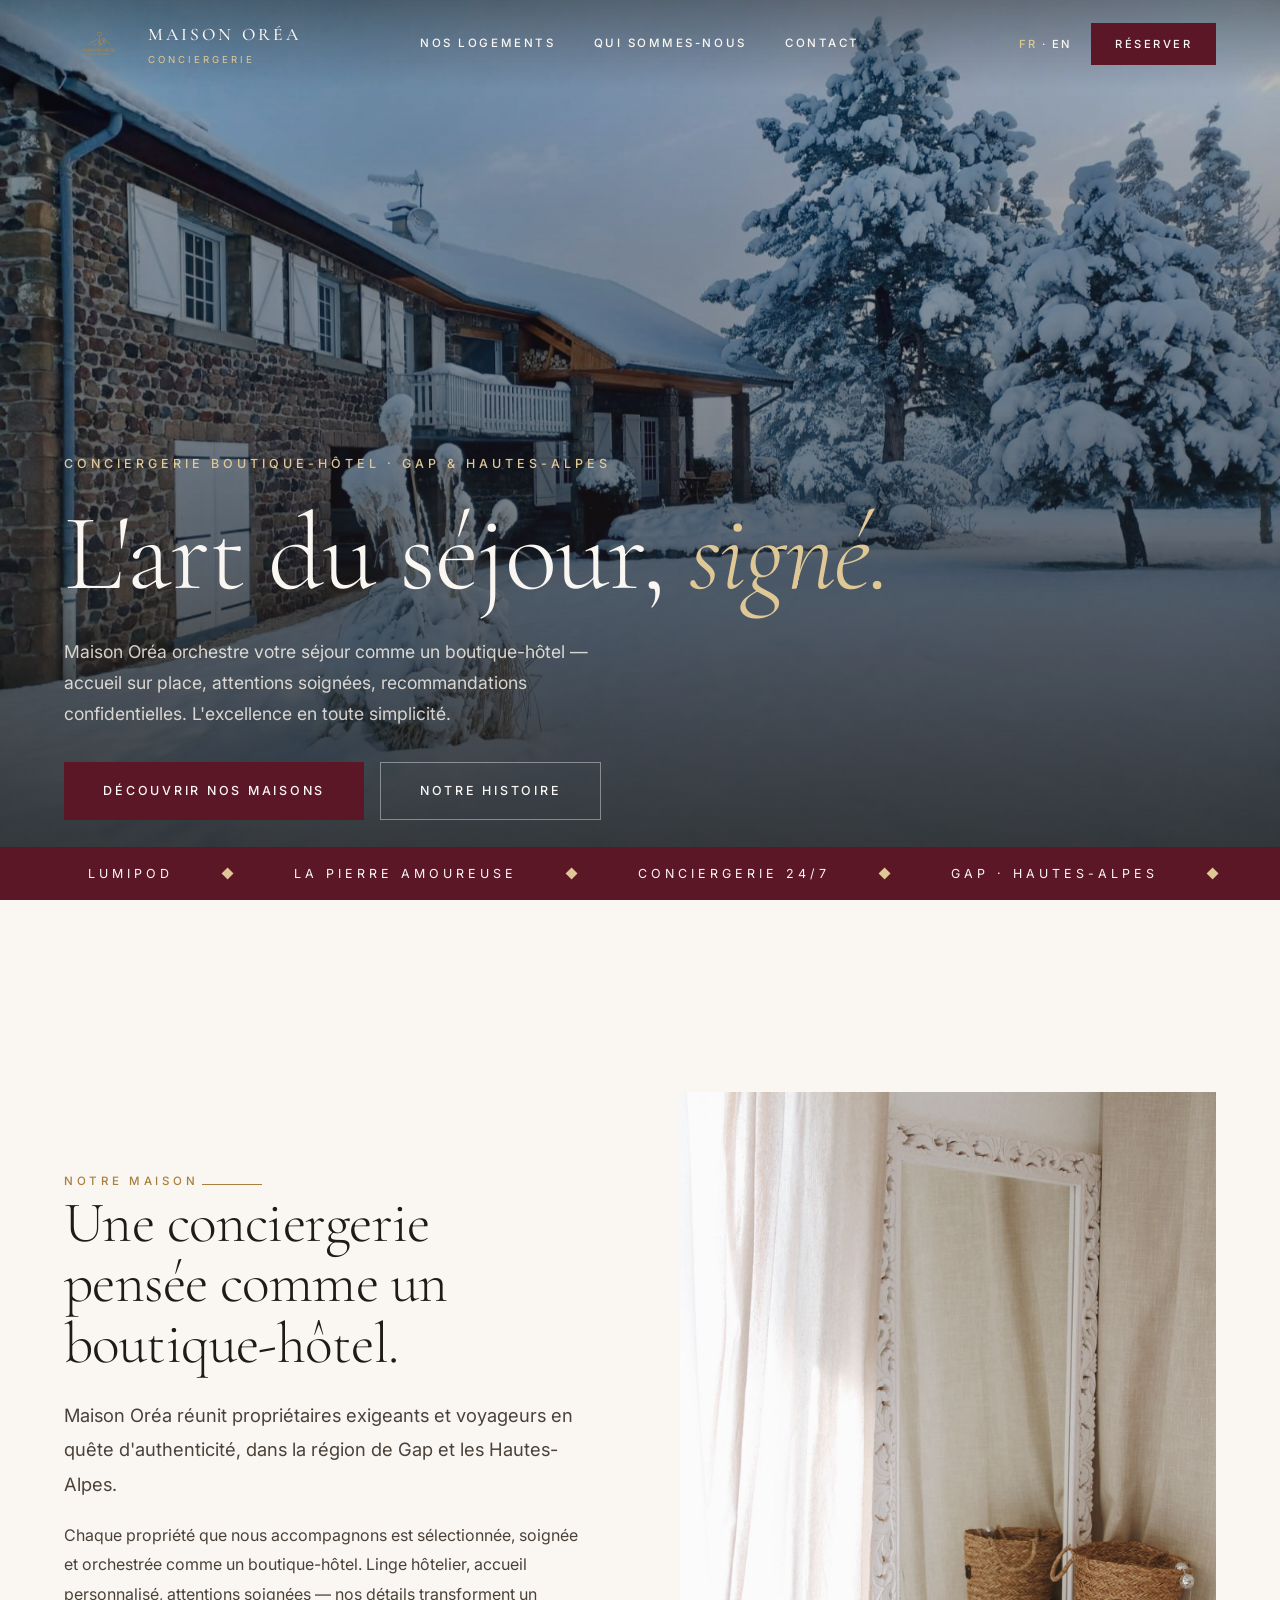
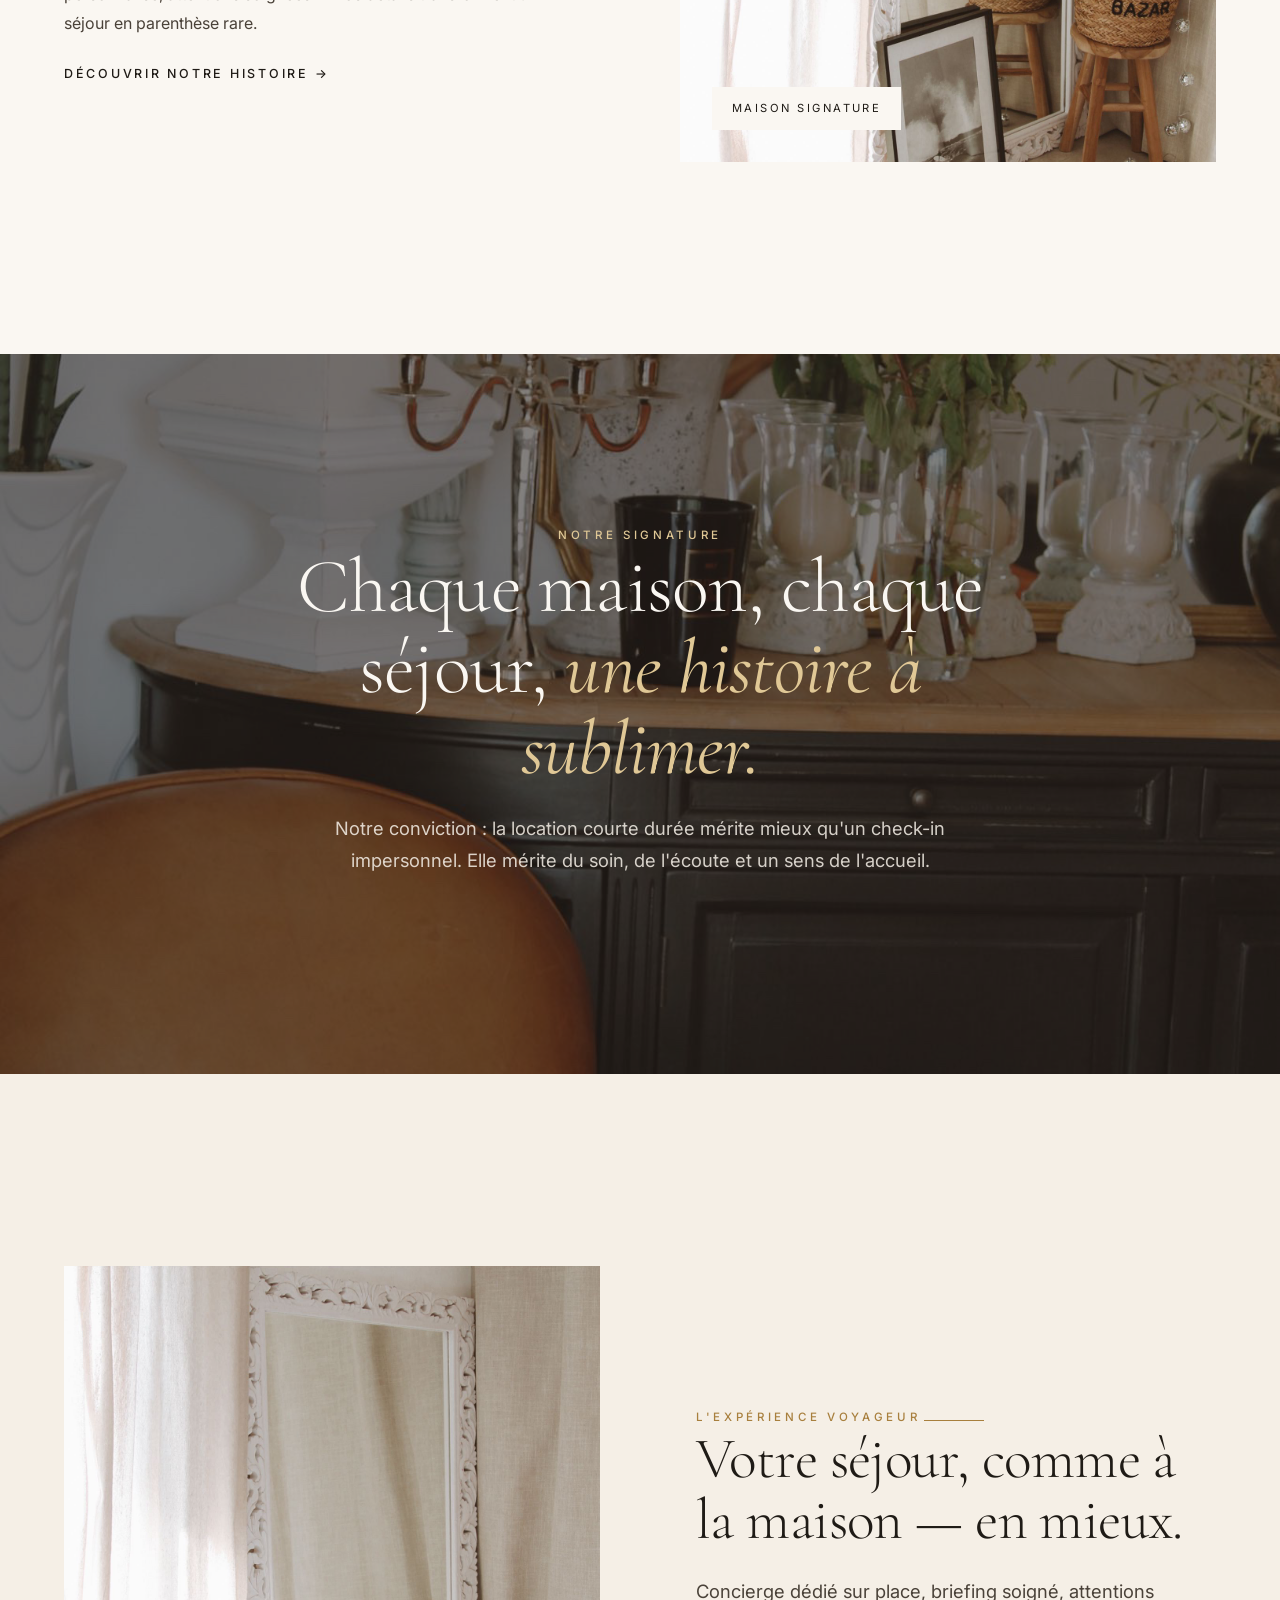
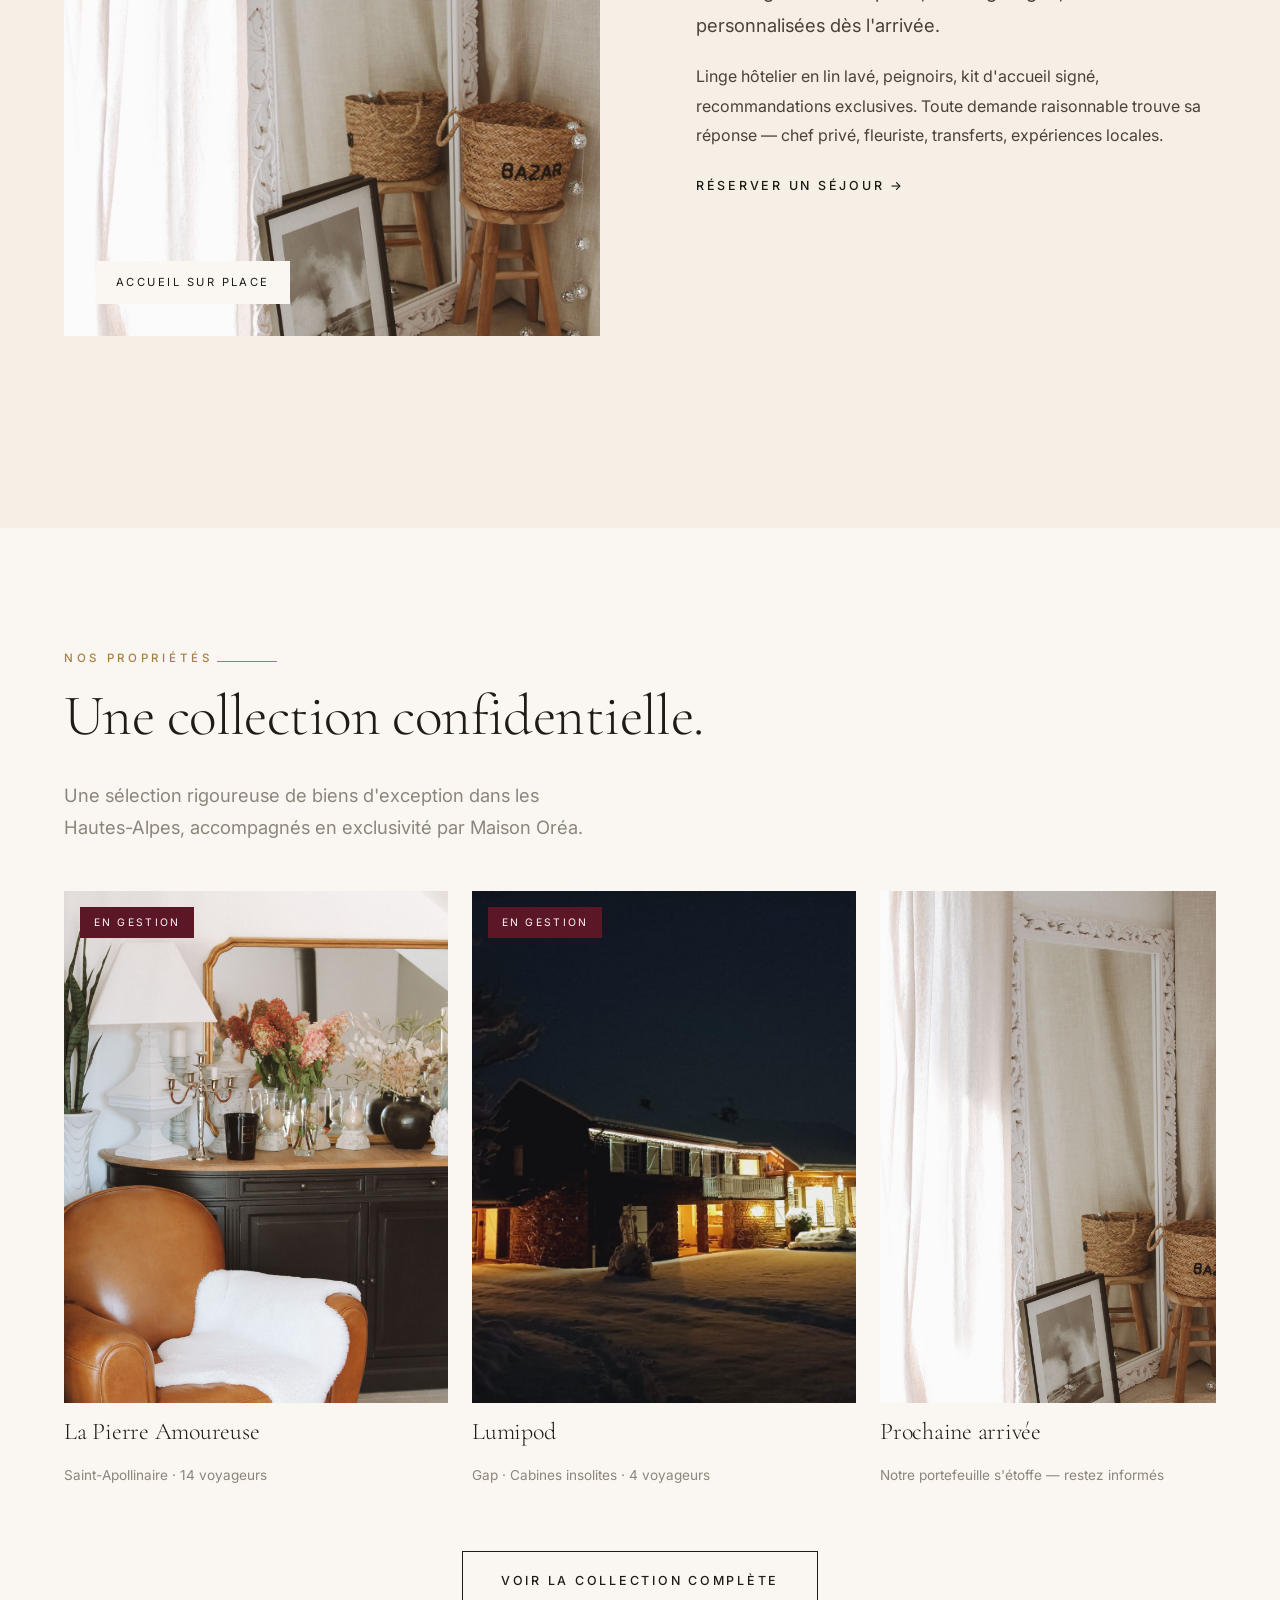
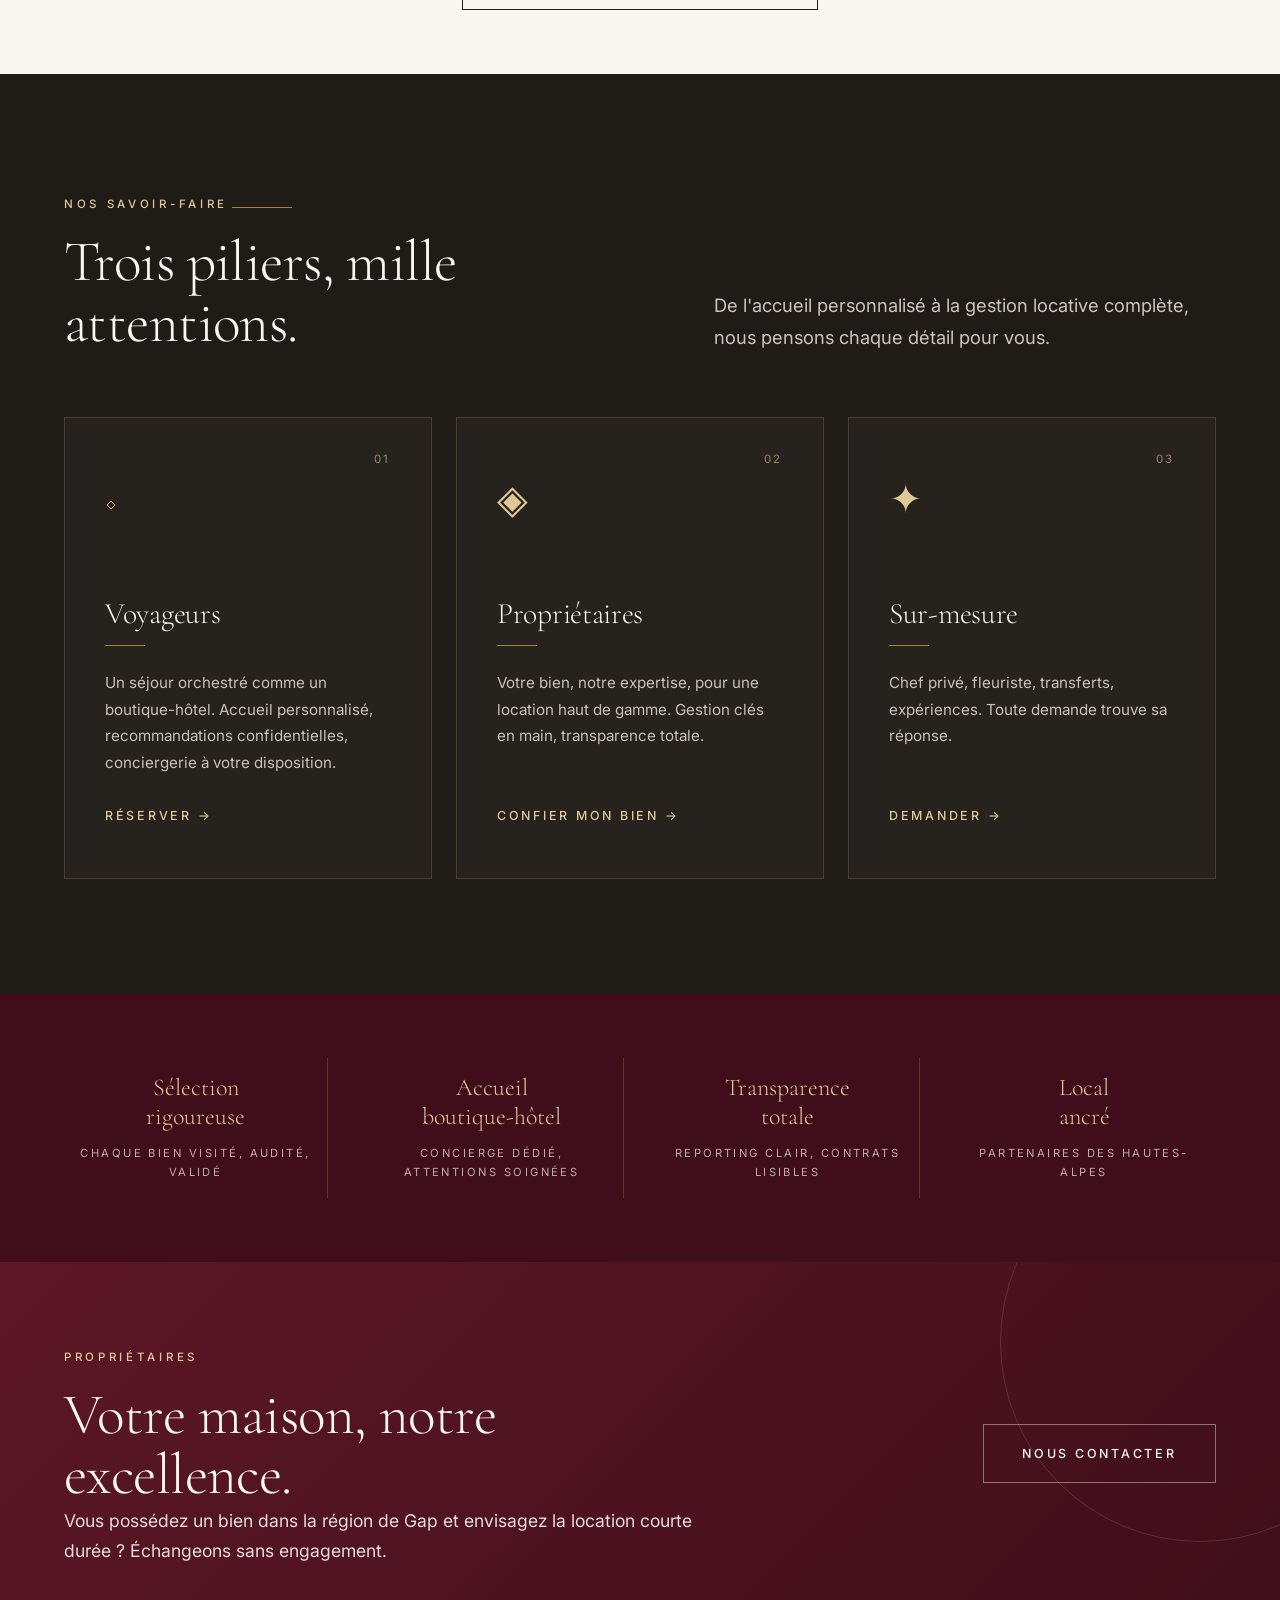
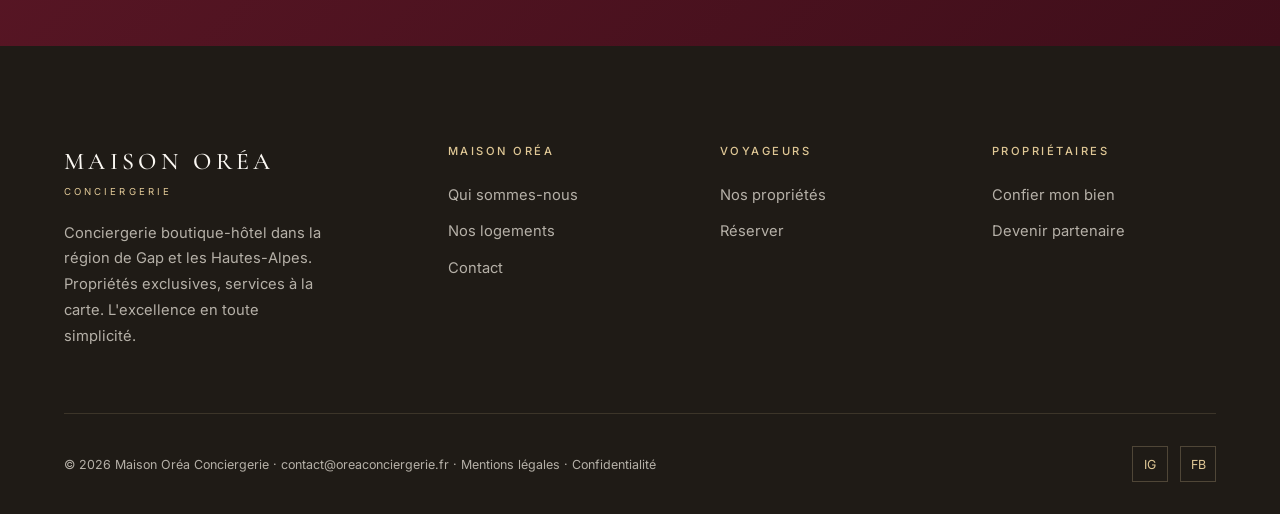
==== commit 5f40ca80: "Suppression lorem ipsum + corrections responsive mobile" ====
--- a/index.html
+++ b/index.html
@@ -47,7 +47,7 @@
     <span class="eyebrow hero-eyebrow">Conciergerie boutique-hôtel · Gap & Hautes-Alpes</span>
     <h1 class="hero-title">L'art du séjour, <em>signé.</em></h1>
     <div class="hero-row">
-      <p class="hero-desc">Lorem ipsum dolor sit amet consectetur adipiscing elit. Maison Oréa orchestre votre séjour comme un boutique-hôtel — accueil sur place, attentions soignées, recommandations confidentielles. L'excellence en toute simplicité.</p>
+      <p class="hero-desc">Maison Oréa orchestre votre séjour comme un boutique-hôtel — accueil sur place, attentions soignées, recommandations confidentielles. L'excellence en toute simplicité.</p>
       <div></div>
     </div>
     <div class="hero-actions">
@@ -77,7 +77,7 @@
         <span class="eyebrow">Notre maison</span>
         <span class="divider"></span>
         <h2>Une conciergerie pensée comme un boutique-hôtel.</h2>
-        <p class="lead">Lorem ipsum dolor sit amet consectetur adipiscing elit. Maison Oréa réunit propriétaires exigeants et voyageurs en quête d'authenticité, dans la région de Gap et les Hautes-Alpes.</p>
+        <p class="lead">Maison Oréa réunit propriétaires exigeants et voyageurs en quête d'authenticité, dans la région de Gap et les Hautes-Alpes.</p>
         <p>Chaque propriété que nous accompagnons est sélectionnée, soignée et orchestrée comme un boutique-hôtel. Linge hôtelier, accueil personnalisé, attentions soignées — nos détails transforment un séjour en parenthèse rare.</p>
         <a href="a-propos.html" class="link-arrow">Découvrir notre histoire →</a>
       </div>
@@ -95,7 +95,7 @@
   <div class="fullbleed-content">
     <span class="eyebrow light">Notre signature</span>
     <h2>Chaque maison, chaque séjour, <span class="italic">une histoire à sublimer.</span></h2>
-    <p>Lorem ipsum dolor sit amet consectetur. Notre conviction : la location courte durée mérite mieux qu'un check-in impersonnel. Elle mérite du soin, de l'écoute et un sens de l'accueil.</p>
+    <p>Notre conviction : la location courte durée mérite mieux qu'un check-in impersonnel. Elle mérite du soin, de l'écoute et un sens de l'accueil.</p>
   </div>
 </section>
 
@@ -107,7 +107,7 @@
         <span class="eyebrow">L'expérience voyageur</span>
         <span class="divider"></span>
         <h2>Votre séjour, comme à la maison — en mieux.</h2>
-        <p class="lead">Lorem ipsum dolor sit amet consectetur adipiscing elit sed do eiusmod tempor incididunt. Concierge dédié sur place, briefing soigné, attentions personnalisées dès l'arrivée.</p>
+        <p class="lead">Concierge dédié sur place, briefing soigné, attentions personnalisées dès l'arrivée.</p>
         <p>Linge hôtelier en lin lavé, peignoirs, kit d'accueil signé, recommandations exclusives. Toute demande raisonnable trouve sa réponse — chef privé, fleuriste, transferts, expériences locales.</p>
         <a href="logements.html" class="link-arrow">Réserver un séjour →</a>
       </div>
@@ -128,7 +128,7 @@
         <span class="divider"></span>
         <h2 style="margin-top: 1rem;">Une collection confidentielle.</h2>
       </div>
-      <p class="lead muted" style="max-width: 44ch;">Lorem ipsum dolor sit amet. Une sélection rigoureuse de biens d'exception dans les Hautes-Alpes, accompagnés en exclusivité par Maison Oréa.</p>
+      <p class="lead muted" style="max-width: 44ch;">Une sélection rigoureuse de biens d'exception dans les Hautes-Alpes, accompagnés en exclusivité par Maison Oréa.</p>
     </div>
     <div class="h-scroll">
       <article class="h-scroll-card">
@@ -175,7 +175,7 @@
         <span class="divider"></span>
         <h2 style="margin-top: 1rem;">Trois piliers, mille attentions.</h2>
       </div>
-      <p class="lead">Lorem ipsum dolor sit amet consectetur adipiscing elit. De l'accueil personnalisé à la gestion locative complète, nous pensons chaque détail pour vous.</p>
+      <p class="lead">De l'accueil personnalisé à la gestion locative complète, nous pensons chaque détail pour vous.</p>
     </div>
     <div class="services-grid">
       <article class="service-card fade-up">
@@ -183,7 +183,7 @@
         <span class="icon">◇</span>
         <h3>Voyageurs</h3>
         <span class="div-line"></span>
-        <p>Lorem ipsum dolor sit amet. Un séjour orchestré comme un boutique-hôtel. Accueil personnalisé, recommandations confidentielles, conciergerie à votre disposition.</p>
+        <p>Un séjour orchestré comme un boutique-hôtel. Accueil personnalisé, recommandations confidentielles, conciergerie à votre disposition.</p>
         <span class="more"><a href="logements.html" class="link-arrow light">Réserver →</a></span>
       </article>
       <article class="service-card fade-up">
@@ -191,7 +191,7 @@
         <span class="icon">◈</span>
         <h3>Propriétaires</h3>
         <span class="div-line"></span>
-        <p>Lorem ipsum consectetur adipiscing elit. Votre bien, notre expertise, pour une location haut de gamme. Gestion clés en main, transparence totale.</p>
+        <p>Votre bien, notre expertise, pour une location haut de gamme. Gestion clés en main, transparence totale.</p>
         <span class="more"><a href="contact.html" class="link-arrow light">Confier mon bien →</a></span>
       </article>
       <article class="service-card fade-up">
@@ -199,7 +199,7 @@
         <span class="icon">✦</span>
         <h3>Sur-mesure</h3>
         <span class="div-line"></span>
-        <p>Lorem ipsum sed do eiusmod tempor incididunt ut labore. Chef privé, fleuriste, transferts, expériences. Toute demande trouve sa réponse.</p>
+        <p>Chef privé, fleuriste, transferts, expériences. Toute demande trouve sa réponse.</p>
         <span class="more"><a href="contact.html" class="link-arrow light">Demander →</a></span>
       </article>
     </div>
@@ -225,7 +225,7 @@
       <div>
         <span class="eyebrow light">Propriétaires</span>
         <h2 style="margin-top: 1rem;">Votre maison, notre excellence.</h2>
-        <p>Lorem ipsum dolor sit amet. Vous possédez un bien dans la région de Gap et envisagez la location courte durée ? Échangeons sans engagement.</p>
+        <p>Vous possédez un bien dans la région de Gap et envisagez la location courte durée ? Échangeons sans engagement.</p>
       </div>
       <div class="actions">
         <a href="contact.html" class="btn btn-ghost light">Nous contacter</a>
--- a/assets/css/style.css
+++ b/assets/css/style.css
@@ -346,3 +346,28 @@
 .amenity-grid { display: grid; grid-template-columns: repeat(2, 1fr); gap: 0.5rem 2.5rem; }
 .amenity { display: flex; gap: 0.85rem; padding: 0.7rem 0; border-bottom: 1px solid var(--bordure); font-size: 0.95rem; color: var(--argile); }
 .amenity span { color: var(--bordeaux); font-family: var(--serif); font-size: 1.1rem; }
+
+
+/* ============================================
+   PATCH RESPONSIVE MOBILE (ajout v2)
+   ============================================ */
+@media (max-width: 768px) {
+  /* Forms : champs en 1 colonne au lieu de 2 */
+  .field-row { grid-template-columns: 1fr; gap: 0; }
+
+  /* Amenity grid en 1 colonne */
+  .amenity-grid { grid-template-columns: 1fr; gap: 0; }
+
+  /* Cible les inline styles grid 2-3-4 cols → 1 col mobile */
+  div[style*="grid-template-columns: 1fr 1fr"],
+  div[style*="grid-template-columns: repeat(3"],
+  div[style*="grid-template-columns: repeat(4"] {
+    grid-template-columns: 1fr !important;
+    gap: 1.5rem !important;
+  }
+}
+
+@media (max-width: 600px) {
+  /* V1 : ribbon-grid en 1 col sur petit mobile */
+  .ribbon-grid { grid-template-columns: 1fr; gap: 1rem; }
+}
